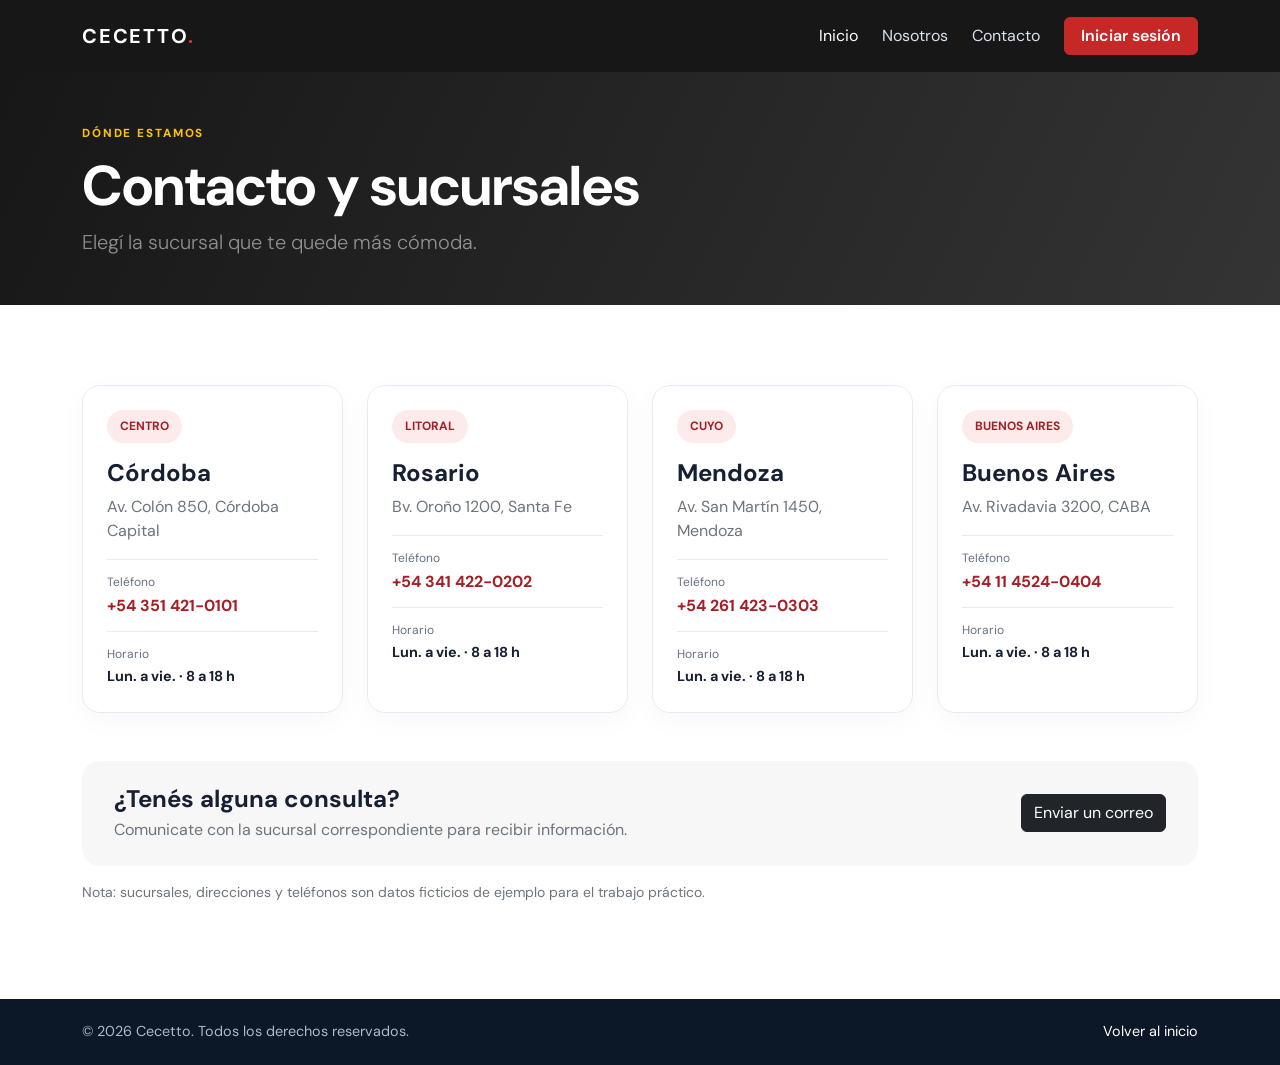
==== cecetto_frontend_rojo_negro/cecetto_frontend/contacto.html @ 1f848602 "Actualizacion de frontend y primera conexion con backend" ====
<!doctype html>
<html lang="es">
<head>
  <meta charset="utf-8"><meta name="viewport" content="width=device-width, initial-scale=1">
  <title>Contacto | Cecetto</title>
  <link href="https://cdn.jsdelivr.net/npm/bootstrap@5.3.3/dist/css/bootstrap.min.css" rel="stylesheet">
  <link rel="stylesheet" href="css/estilos.css">
</head>
<body>
<nav class="navbar navbar-expand-lg navbar-dark navbar-cecetto sticky-top"><div class="container">
  <a class="navbar-brand fw-bold" href="index.html">CECETTO<span class="brand-dot">.</span></a>
  <button class="navbar-toggler" type="button" data-bs-toggle="collapse" data-bs-target="#navMain" aria-controls="navMain" aria-expanded="false" aria-label="Abrir menú"><span class="navbar-toggler-icon"></span></button>
  <div class="collapse navbar-collapse" id="navMain"><ul class="navbar-nav ms-auto align-items-lg-center gap-lg-2">
      <ul class="navbar-nav ms-auto align-items-lg-center gap-lg-2">
    <li class="nav-item">
        <a class="nav-link active" href="index.html">Inicio</a>
    </li>
    <li class="nav-item">
        <a class="nav-link" href="nosotros.html">Nosotros</a>
    </li>
    <li class="nav-item">
        <a class="nav-link" href="contacto.html">Contacto</a>
    </li>
    <li class="nav-item d-none" data-auth="employee">
        <a class="nav-link" href="crud-empleados.html">Empleados</a>
    </li>
    <li class="nav-item d-none" data-auth="employee">
        <a class="nav-link" href="gestion-servicios.html">Servicios</a>
    </li>
    <li class="nav-item ms-lg-2" data-auth="guest">
        <a class="btn btn-warning fw-semibold px-3" href="login.html">
            Iniciar sesión
        </a>
    </li>
    <li class="nav-item ms-lg-2 d-none" data-auth="employee">
        <a class="btn btn-outline-light btn btn-danger fw-semibold px-3" href="#" id="btnCerrarSesion">
            Cerrar sesión
        </a>
    </li>
</ul>
  </ul></div></div></nav>
<header class="page-header"><div class="container py-5"><span class="eyebrow text-warning">DÓNDE ESTAMOS</span><h1 class="display-4 fw-bold text-white mt-2">Contacto y sucursales</h1><p class="lead text-white-50 mb-0">Elegí la sucursal que te quede más cómoda.</p></div></header>
<main class="section-padding"><div class="container"><div class="row g-4">
  <div class="col-md-6 col-lg-3"><article class="branch-card h-100"><span class="branch-tag">CENTRO</span><h2 class="h4 fw-bold mt-3">Córdoba</h2><p class="text-secondary">Av. Colón 850, Córdoba Capital</p><div class="branch-contact"><span>Teléfono</span><a href="tel:+543514210101">+54 351 421-0101</a></div><div class="branch-contact"><span>Horario</span><strong>Lun. a vie. · 8 a 18 h</strong></div></article></div>
  <div class="col-md-6 col-lg-3"><article class="branch-card h-100"><span class="branch-tag">LITORAL</span><h2 class="h4 fw-bold mt-3">Rosario</h2><p class="text-secondary">Bv. Oroño 1200, Santa Fe</p><div class="branch-contact"><span>Teléfono</span><a href="tel:+543414220202">+54 341 422-0202</a></div><div class="branch-contact"><span>Horario</span><strong>Lun. a vie. · 8 a 18 h</strong></div></article></div>
  <div class="col-md-6 col-lg-3"><article class="branch-card h-100"><span class="branch-tag">CUYO</span><h2 class="h4 fw-bold mt-3">Mendoza</h2><p class="text-secondary">Av. San Martín 1450, Mendoza</p><div class="branch-contact"><span>Teléfono</span><a href="tel:+542614230303">+54 261 423-0303</a></div><div class="branch-contact"><span>Horario</span><strong>Lun. a vie. · 8 a 18 h</strong></div></article></div>
  <div class="col-md-6 col-lg-3"><article class="branch-card h-100"><span class="branch-tag">BUENOS AIRES</span><h2 class="h4 fw-bold mt-3">Buenos Aires</h2><p class="text-secondary">Av. Rivadavia 3200, CABA</p><div class="branch-contact"><span>Teléfono</span><a href="tel:+541145240404">+54 11 4524-0404</a></div><div class="branch-contact"><span>Horario</span><strong>Lun. a vie. · 8 a 18 h</strong></div></article></div>
</div><div class="contact-note mt-5"><div><h2 class="h4 fw-bold mb-1">¿Tenés alguna consulta?</h2><p class="text-secondary mb-0">Comunicate con la sucursal correspondiente para recibir información.</p></div><a class="btn btn-dark" href="mailto:info@cecetto.example">Enviar un correo</a></div><p class="small text-secondary mt-3">Nota: sucursales, direcciones y teléfonos son datos ficticios de ejemplo para el trabajo práctico.</p></div></main>
<footer class="site-footer"><div class="container d-flex flex-column flex-md-row justify-content-between gap-2"><span>© 2026 Cecetto. Todos los derechos reservados.</span><a href="index.html">Volver al inicio</a></div></footer>
<script src="https://cdn.jsdelivr.net/npm/bootstrap@5.3.3/dist/js/bootstrap.bundle.min.js"></script>
<script src="JS/navbar.js"></script>
</body></html>
---- cecetto_frontend_rojo_negro/cecetto_frontend/css/estilos.css ----
/* =========================================================
   CECCETTO - ESTILOS GENERALES
   Colores principales: blanco, negro y rojo.
   ========================================================= */

/* Fuente utilizada en todo el sitio */
@import url('https://fonts.googleapis.com/css2?family=DM+Sans:wght@400;500;600;700;800&display=swap');

/* ---------------------------------------------------------
   1. VARIABLES DE COLOR
   Se definen una sola vez para poder cambiar el diseño
   desde este lugar sin tener que buscar cada color.
   --------------------------------------------------------- */
:root {
    --negro: #171717;
    --negro-secundario: #242424;
    --rojo: #c62828;
    --rojo-oscuro: #a51f26;
    --texto: #172033;
    --texto-suave: #667085;
    --borde: #e7ebf1;
    --fondo-rojo-claro: #fdeaea;
}

/* ---------------------------------------------------------
   2. CONFIGURACIÓN GENERAL
   --------------------------------------------------------- */
* {
    box-sizing: border-box;
}

body {
    font-family: 'DM Sans', Arial, sans-serif;
    color: var(--texto);
    background: #ffffff;
}

/* ---------------------------------------------------------
   3. BARRA DE NAVEGACIÓN
   --------------------------------------------------------- */
.navbar-cecetto {
    background: var(--negro);
    padding: 1rem 0;
}

.navbar-brand {
    letter-spacing: .09em;
    font-size: 1.25rem;
}

/* Punto rojo que acompaña al nombre de la marca */
.brand-dot {
    color: #e03131;
}

.navbar .nav-link {
    color: #d9e1ec;
}

.navbar .nav-link:hover,
.navbar .nav-link.active {
    color: #ffffff;
}

/* Adaptamos el botón de Bootstrap para usar el rojo de la marca */
.btn-warning {
    background: var(--rojo);
    border-color: var(--rojo);
    color: #ffffff;
}

.btn-warning:hover {
    background: var(--rojo-oscuro);
    border-color: var(--rojo-oscuro);
    color: #ffffff;
}

/* ---------------------------------------------------------
   4. PORTADA PRINCIPAL (HERO)
   --------------------------------------------------------- */
.hero {
    color: #ffffff;
    background:
        radial-gradient(circle at 85% 20%, #713034 0, transparent 32%),
        linear-gradient(120deg, #171717, #303030);
}

.min-vh-hero {
    min-height: 570px;
}

/* Texto pequeño que aparece arriba de algunos títulos */
.eyebrow {
    font-size: .73rem;
    letter-spacing: .16em;
    font-weight: 800;
    color: var(--rojo);
}

.hero h1 {
    max-width: 720px;
    line-height: 1.05;
    letter-spacing: -.04em;
}

/* Panel destacado que aparece dentro de la portada */
.hero-panel {
    background: rgba(255, 255, 255, .08);
    border: 1px solid rgba(255, 255, 255, .16);
    border-radius: 24px;
    padding: 2.5rem;
    box-shadow: 0 25px 60px #07132655;
}

.battery-icon {
    width: 76px;
    height: 76px;
    border: 3px solid var(--rojo);
    border-radius: 16px;
    color: var(--rojo);
    font-size: 3rem;
    display: grid;
    place-items: center;
    margin-bottom: 2rem;
}

/* ---------------------------------------------------------
   5. SECCIONES Y TÍTULOS
   --------------------------------------------------------- */
.section-padding {
    padding: 5rem 0;
}

.section-title {
    font-size: clamp(2rem, 4vw, 2.7rem);
    font-weight: 800;
    letter-spacing: -.04em;
}

/* ---------------------------------------------------------
   6. TARJETAS
   Estilos compartidos por tarjetas de servicios, información,
   integrantes y sucursales.
   --------------------------------------------------------- */
.feature-card,
.info-card,
.member-card,
.branch-card {
    border: 1px solid var(--borde);
    border-radius: 18px;
    padding: 1.6rem;
    background: #ffffff;
    box-shadow: 0 8px 28px #14213a08;
}

/* Efecto al pasar el mouse por las tarjetas de servicios */
.feature-card {
    transition: transform .2s, box-shadow .2s;
}

.feature-card:hover {
    transform: translateY(-4px);
    box-shadow: 0 15px 35px #14213a12;
}

.feature-symbol {
    width: 48px;
    height: 48px;
    border-radius: 14px;
    background: var(--fondo-rojo-claro);
    color: var(--rojo-oscuro);
    display: grid;
    place-items: center;
    font-size: 1.5rem;
    margin-bottom: 1.5rem;
}

/* ---------------------------------------------------------
   7. FRANJAS OSCURAS Y PIE DE PÁGINA
   --------------------------------------------------------- */
.cta-band {
    background: var(--negro-secundario);
    padding: 3.5rem 0;
}

.site-footer {
    background: #0c1728;
    color: #aeb9c9;
    padding: 1.4rem 0;
    font-size: .9rem;
}

.site-footer a {
    color: #ffffff;
    text-decoration: none;
}

/* ---------------------------------------------------------
   8. ENCABEZADOS DE PÁGINAS INTERNAS
   --------------------------------------------------------- */
.page-header {
    background: linear-gradient(115deg, #171717, #343434);
}

.domain-chip,
.branch-tag {
    display: inline-block;
    border-radius: 30px;
    background: var(--fondo-rojo-claro);
    color: var(--rojo-oscuro);
    padding: .45rem .8rem;
    font-size: .75rem;
    font-weight: 700;
}

/* ---------------------------------------------------------
   9. PÁGINA "NOSOTROS" E INTEGRANTES
   --------------------------------------------------------- */
.member-card {
    display: flex;
    align-items: center;
    gap: 1rem;
    padding: 1.1rem;
}

.member-avatar {
    width: 48px;
    height: 48px;
    border-radius: 50%;
    background: #fce8e8;
    color: var(--rojo-oscuro);
    display: grid;
    place-items: center;
    font-weight: 800;
}

/* Contenedor de la imagen del diagrama de base de datos */
.diagram-frame {
    background: #f7f9fc;
    border: 1px dashed #aab7c9;
    border-radius: 18px;
    padding: 1rem;
    text-align: center;
}

.diagram-frame img {
    width: 100%;
    max-height: 430px;
    object-fit: contain;
}

/* ---------------------------------------------------------
   10. PÁGINA DE CONTACTO Y SUCURSALES
   --------------------------------------------------------- */
.branch-card {
    padding: 1.5rem;
}

.branch-contact {
    border-top: 1px solid var(--borde);
    padding-top: .8rem;
    margin-top: .8rem;
    display: flex;
    flex-direction: column;
    gap: .2rem;
}

.branch-contact span {
    font-size: .75rem;
    color: var(--texto-suave);
}

.branch-contact a {
    color: var(--rojo-oscuro);
    font-weight: 700;
    text-decoration: none;
}

.branch-contact strong {
    font-size: .9rem;
}

.contact-note {
    border-radius: 18px;
    background: #f7f7f7;
    padding: 1.5rem 2rem;
    display: flex;
    justify-content: space-between;
    align-items: center;
    gap: 1rem;
}

/* ---------------------------------------------------------
   11. PÁGINA DE INICIO DE SESIÓN
   --------------------------------------------------------- */
.login-page {
    min-height: 100vh;
    background: linear-gradient(135deg, #f3f6fb, #e9eef6);
}

.login-wrap {
    min-height: calc(100vh - 150px);
    display: grid;
    place-items: center;
    padding-top: 3rem;
    padding-bottom: 3rem;
}

.login-card {
    background: #ffffff;
    border: 1px solid var(--borde);
    border-radius: 24px;
    padding: 2.5rem;
    width: min(100%, 480px);
    box-shadow: 0 25px 70px #13213a14;
}

.login-mark {
    width: 56px;
    height: 56px;
    border-radius: 16px;
    background: var(--negro);
    color: #ffffff;
    display: grid;
    place-items: center;
    font-size: 1.7rem;
    font-weight: 800;
    margin-bottom: 1.5rem;
}

/* Apariencia de los campos de formulario de Bootstrap */
.form-control {
    border-color: #d8dee8;
}

.form-control:focus {
    border-color: #d66;
    box-shadow: 0 0 0 .2rem #c6282820;
}

/* ---------------------------------------------------------
   12. DISEÑO RESPONSIVE
   Estas reglas se aplican en pantallas de celular y tablets
   pequeñas (cuando el ancho es menor a 768 píxeles).
   --------------------------------------------------------- */
@media (max-width: 767px) {
    .min-vh-hero {
        min-height: auto;
        padding-top: 3rem;
        padding-bottom: 3rem;
    }

    .section-padding {
        padding: 3.5rem 0;
    }

    .hero-panel {
        padding: 1.7rem;
    }

    .contact-note {
        align-items: flex-start;
        flex-direction: column;
    }

    .login-card {
        padding: 1.6rem;
    }
}
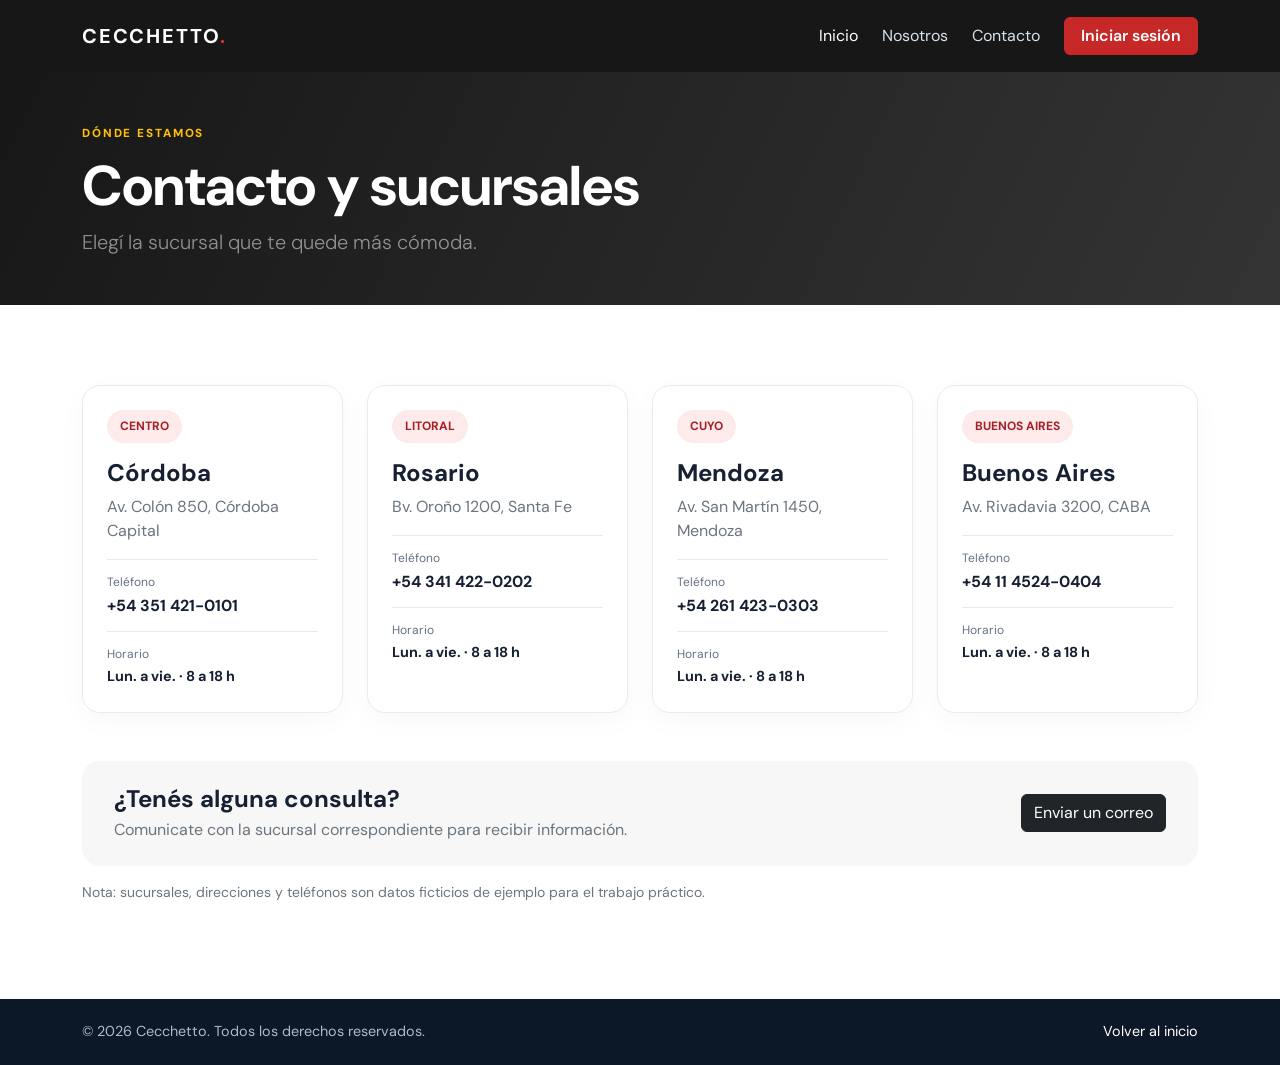
==== commit c51683b4: "Empleados casi terminado" ====
--- a/cecetto_frontend_rojo_negro/cecetto_frontend/contacto.html
+++ b/cecetto_frontend_rojo_negro/cecetto_frontend/contacto.html
@@ -2,13 +2,13 @@
 <html lang="es">
 <head>
   <meta charset="utf-8"><meta name="viewport" content="width=device-width, initial-scale=1">
-  <title>Contacto | Cecetto</title>
+  <title>Contacto | Cecchetto</title>
   <link href="https://cdn.jsdelivr.net/npm/bootstrap@5.3.3/dist/css/bootstrap.min.css" rel="stylesheet">
   <link rel="stylesheet" href="css/estilos.css">
 </head>
 <body>
-<nav class="navbar navbar-expand-lg navbar-dark navbar-cecetto sticky-top"><div class="container">
-  <a class="navbar-brand fw-bold" href="index.html">CECETTO<span class="brand-dot">.</span></a>
+<nav class="navbar navbar-expand-lg navbar-dark navbar-cecchetto sticky-top"><div class="container">
+  <a class="navbar-brand fw-bold" href="index.html">CECCHETTO<span class="brand-dot">.</span></a>
   <button class="navbar-toggler" type="button" data-bs-toggle="collapse" data-bs-target="#navMain" aria-controls="navMain" aria-expanded="false" aria-label="Abrir menú"><span class="navbar-toggler-icon"></span></button>
   <div class="collapse navbar-collapse" id="navMain"><ul class="navbar-nav ms-auto align-items-lg-center gap-lg-2">
       <ul class="navbar-nav ms-auto align-items-lg-center gap-lg-2">
@@ -41,12 +41,12 @@
   </ul></div></div></nav>
 <header class="page-header"><div class="container py-5"><span class="eyebrow text-warning">DÓNDE ESTAMOS</span><h1 class="display-4 fw-bold text-white mt-2">Contacto y sucursales</h1><p class="lead text-white-50 mb-0">Elegí la sucursal que te quede más cómoda.</p></div></header>
 <main class="section-padding"><div class="container"><div class="row g-4">
-  <div class="col-md-6 col-lg-3"><article class="branch-card h-100"><span class="branch-tag">CENTRO</span><h2 class="h4 fw-bold mt-3">Córdoba</h2><p class="text-secondary">Av. Colón 850, Córdoba Capital</p><div class="branch-contact"><span>Teléfono</span><a href="tel:+543514210101">+54 351 421-0101</a></div><div class="branch-contact"><span>Horario</span><strong>Lun. a vie. · 8 a 18 h</strong></div></article></div>
-  <div class="col-md-6 col-lg-3"><article class="branch-card h-100"><span class="branch-tag">LITORAL</span><h2 class="h4 fw-bold mt-3">Rosario</h2><p class="text-secondary">Bv. Oroño 1200, Santa Fe</p><div class="branch-contact"><span>Teléfono</span><a href="tel:+543414220202">+54 341 422-0202</a></div><div class="branch-contact"><span>Horario</span><strong>Lun. a vie. · 8 a 18 h</strong></div></article></div>
-  <div class="col-md-6 col-lg-3"><article class="branch-card h-100"><span class="branch-tag">CUYO</span><h2 class="h4 fw-bold mt-3">Mendoza</h2><p class="text-secondary">Av. San Martín 1450, Mendoza</p><div class="branch-contact"><span>Teléfono</span><a href="tel:+542614230303">+54 261 423-0303</a></div><div class="branch-contact"><span>Horario</span><strong>Lun. a vie. · 8 a 18 h</strong></div></article></div>
-  <div class="col-md-6 col-lg-3"><article class="branch-card h-100"><span class="branch-tag">BUENOS AIRES</span><h2 class="h4 fw-bold mt-3">Buenos Aires</h2><p class="text-secondary">Av. Rivadavia 3200, CABA</p><div class="branch-contact"><span>Teléfono</span><a href="tel:+541145240404">+54 11 4524-0404</a></div><div class="branch-contact"><span>Horario</span><strong>Lun. a vie. · 8 a 18 h</strong></div></article></div>
-</div><div class="contact-note mt-5"><div><h2 class="h4 fw-bold mb-1">¿Tenés alguna consulta?</h2><p class="text-secondary mb-0">Comunicate con la sucursal correspondiente para recibir información.</p></div><a class="btn btn-dark" href="mailto:info@cecetto.example">Enviar un correo</a></div><p class="small text-secondary mt-3">Nota: sucursales, direcciones y teléfonos son datos ficticios de ejemplo para el trabajo práctico.</p></div></main>
-<footer class="site-footer"><div class="container d-flex flex-column flex-md-row justify-content-between gap-2"><span>© 2026 Cecetto. Todos los derechos reservados.</span><a href="index.html">Volver al inicio</a></div></footer>
+  <div class="col-md-6 col-lg-3"><article class="branch-card h-100"><span class="branch-tag">CENTRO</span><h2 class="h4 fw-bold mt-3">Córdoba</h2><p class="text-secondary">Av. Colón 850, Córdoba Capital</p><div class="branch-contact"><span>Teléfono</span><a> +54 351 421-0101</a></div><div class="branch-contact"><span>Horario</span><strong>Lun. a vie. · 8 a 18 h</strong></div></article></div>
+  <div class="col-md-6 col-lg-3"><article class="branch-card h-100"><span class="branch-tag">LITORAL</span><h2 class="h4 fw-bold mt-3">Rosario</h2><p class="text-secondary">Bv. Oroño 1200, Santa Fe</p><div class="branch-contact"><span>Teléfono</span><a>+54 341 422-0202</a></div><div class="branch-contact"><span>Horario</span><strong>Lun. a vie. · 8 a 18 h</strong></div></article></div>
+  <div class="col-md-6 col-lg-3"><article class="branch-card h-100"><span class="branch-tag">CUYO</span><h2 class="h4 fw-bold mt-3">Mendoza</h2><p class="text-secondary">Av. San Martín 1450, Mendoza</p><div class="branch-contact"><span>Teléfono</span><a>+54 261 423-0303</a></div><div class="branch-contact"><span>Horario</span><strong>Lun. a vie. · 8 a 18 h</strong></div></article></div>
+  <div class="col-md-6 col-lg-3"><article class="branch-card h-100"><span class="branch-tag">BUENOS AIRES</span><h2 class="h4 fw-bold mt-3">Buenos Aires</h2><p class="text-secondary">Av. Rivadavia 3200, CABA</p><div class="branch-contact"><span>Teléfono</span><a>+54 11 4524-0404</a></div><div class="branch-contact"><span>Horario</span><strong>Lun. a vie. · 8 a 18 h</strong></div></article></div>
+</div><div class="contact-note mt-5"><div><h2 class="h4 fw-bold mb-1">¿Tenés alguna consulta?</h2><p class="text-secondary mb-0">Comunicate con la sucursal correspondiente para recibir información.</p></div><a class="btn btn-dark" href="mailto:info@cecchetto.example">Enviar un correo</a></div><p class="small text-secondary mt-3">Nota: sucursales, direcciones y teléfonos son datos ficticios de ejemplo para el trabajo práctico.</p></div></main>
+<footer class="site-footer"><div class="container d-flex flex-column flex-md-row justify-content-between gap-2"><span>© 2026 Cecchetto. Todos los derechos reservados.</span><a href="index.html">Volver al inicio</a></div></footer>
 <script src="https://cdn.jsdelivr.net/npm/bootstrap@5.3.3/dist/js/bootstrap.bundle.min.js"></script>
 <script src="JS/navbar.js"></script>
 </body></html>
--- a/cecetto_frontend_rojo_negro/cecetto_frontend/css/estilos.css
+++ b/cecetto_frontend_rojo_negro/cecetto_frontend/css/estilos.css
@@ -38,7 +38,7 @@
 /* ---------------------------------------------------------
    3. BARRA DE NAVEGACIÓN
    --------------------------------------------------------- */
-.navbar-cecetto {
+.navbar-cecchetto {
     background: var(--negro);
     padding: 1rem 0;
 }
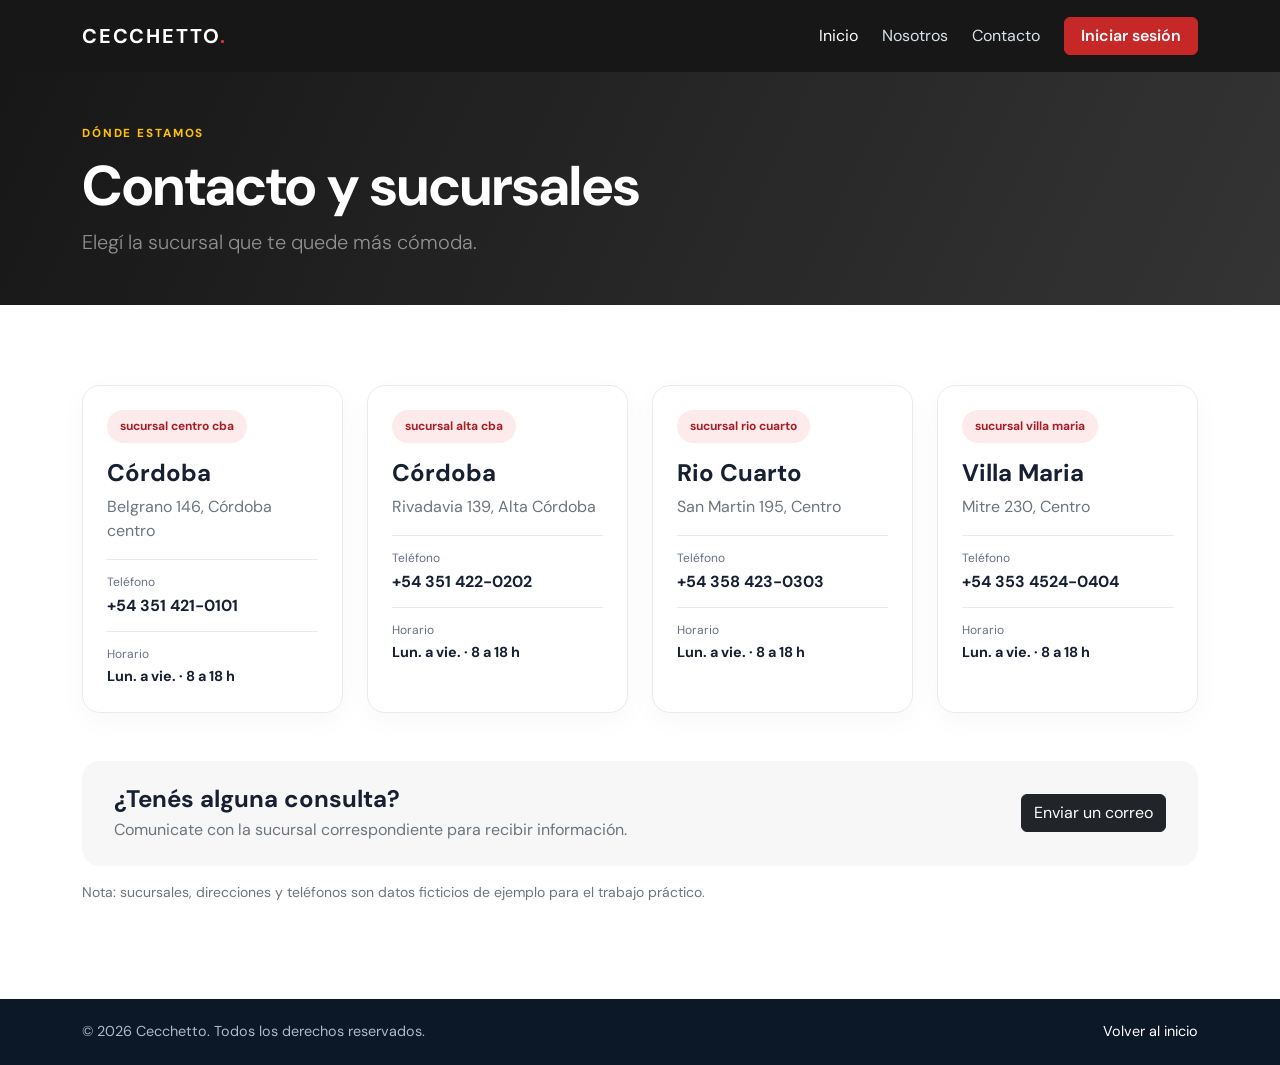
==== commit b43a4dc0: "Actualizacion de contenido Front" ====
--- a/cecetto_frontend_rojo_negro/cecetto_frontend/contacto.html
+++ b/cecetto_frontend_rojo_negro/cecetto_frontend/contacto.html
@@ -7,11 +7,12 @@
   <link rel="stylesheet" href="css/estilos.css">
 </head>
 <body>
-<nav class="navbar navbar-expand-lg navbar-dark navbar-cecchetto sticky-top"><div class="container">
-  <a class="navbar-brand fw-bold" href="index.html">CECCHETTO<span class="brand-dot">.</span></a>
-  <button class="navbar-toggler" type="button" data-bs-toggle="collapse" data-bs-target="#navMain" aria-controls="navMain" aria-expanded="false" aria-label="Abrir menú"><span class="navbar-toggler-icon"></span></button>
-  <div class="collapse navbar-collapse" id="navMain"><ul class="navbar-nav ms-auto align-items-lg-center gap-lg-2">
-      <ul class="navbar-nav ms-auto align-items-lg-center gap-lg-2">
+<nav class="navbar navbar-expand-lg navbar-dark navbar-cecchetto sticky-top">
+  <div class="container">
+    <a class="navbar-brand fw-bold" href="index.html">CECCHETTO<span class="brand-dot">.</span></a>
+    <button class="navbar-toggler" type="button" data-bs-toggle="collapse" data-bs-target="#navMain" aria-controls="navMain" aria-expanded="false" aria-label="Abrir menú"><span class="navbar-toggler-icon"></span></button>
+    <div class="collapse navbar-collapse" id="navMain">
+  <ul class="navbar-nav ms-auto align-items-lg-center gap-lg-2">
     <li class="nav-item">
         <a class="nav-link active" href="index.html">Inicio</a>
     </li>
@@ -21,9 +22,10 @@
     <li class="nav-item">
         <a class="nav-link" href="contacto.html">Contacto</a>
     </li>
-    <li class="nav-item d-none" data-auth="employee">
-        <a class="nav-link" href="crud-empleados.html">Empleados</a>
-    </li>
+    <!-- Opciones exclusivas para empleados -->
+   <li class="nav-item d-none" data-auth="employee-admin">
+    <a class="nav-link" href="crud-empleados.html">Empleados</a>
+</li>
     <li class="nav-item d-none" data-auth="employee">
         <a class="nav-link" href="gestion-servicios.html">Servicios</a>
     </li>
@@ -38,13 +40,15 @@
         </a>
     </li>
 </ul>
-  </ul></div></div></nav>
+    </div>
+  </div>
+</nav>
 <header class="page-header"><div class="container py-5"><span class="eyebrow text-warning">DÓNDE ESTAMOS</span><h1 class="display-4 fw-bold text-white mt-2">Contacto y sucursales</h1><p class="lead text-white-50 mb-0">Elegí la sucursal que te quede más cómoda.</p></div></header>
 <main class="section-padding"><div class="container"><div class="row g-4">
-  <div class="col-md-6 col-lg-3"><article class="branch-card h-100"><span class="branch-tag">CENTRO</span><h2 class="h4 fw-bold mt-3">Córdoba</h2><p class="text-secondary">Av. Colón 850, Córdoba Capital</p><div class="branch-contact"><span>Teléfono</span><a> +54 351 421-0101</a></div><div class="branch-contact"><span>Horario</span><strong>Lun. a vie. · 8 a 18 h</strong></div></article></div>
-  <div class="col-md-6 col-lg-3"><article class="branch-card h-100"><span class="branch-tag">LITORAL</span><h2 class="h4 fw-bold mt-3">Rosario</h2><p class="text-secondary">Bv. Oroño 1200, Santa Fe</p><div class="branch-contact"><span>Teléfono</span><a>+54 341 422-0202</a></div><div class="branch-contact"><span>Horario</span><strong>Lun. a vie. · 8 a 18 h</strong></div></article></div>
-  <div class="col-md-6 col-lg-3"><article class="branch-card h-100"><span class="branch-tag">CUYO</span><h2 class="h4 fw-bold mt-3">Mendoza</h2><p class="text-secondary">Av. San Martín 1450, Mendoza</p><div class="branch-contact"><span>Teléfono</span><a>+54 261 423-0303</a></div><div class="branch-contact"><span>Horario</span><strong>Lun. a vie. · 8 a 18 h</strong></div></article></div>
-  <div class="col-md-6 col-lg-3"><article class="branch-card h-100"><span class="branch-tag">BUENOS AIRES</span><h2 class="h4 fw-bold mt-3">Buenos Aires</h2><p class="text-secondary">Av. Rivadavia 3200, CABA</p><div class="branch-contact"><span>Teléfono</span><a>+54 11 4524-0404</a></div><div class="branch-contact"><span>Horario</span><strong>Lun. a vie. · 8 a 18 h</strong></div></article></div>
+  <div class="col-md-6 col-lg-3"><article class="branch-card h-100"><span class="branch-tag">sucursal centro cba</span><h2 class="h4 fw-bold mt-3">Córdoba</h2><p class="text-secondary">Belgrano 146, Córdoba centro</p><div class="branch-contact"><span>Teléfono</span><a> +54 351 421-0101</a></div><div class="branch-contact"><span>Horario</span><strong>Lun. a vie. · 8 a 18 h</strong></div></article></div>
+  <div class="col-md-6 col-lg-3"><article class="branch-card h-100"><span class="branch-tag">sucursal alta cba</span><h2 class="h4 fw-bold mt-3">Córdoba</h2><p class="text-secondary">Rivadavia 139, Alta Córdoba</p><div class="branch-contact"><span>Teléfono</span><a>+54 351 422-0202</a></div><div class="branch-contact"><span>Horario</span><strong>Lun. a vie. · 8 a 18 h</strong></div></article></div>
+  <div class="col-md-6 col-lg-3"><article class="branch-card h-100"><span class="branch-tag">sucursal rio cuarto</span><h2 class="h4 fw-bold mt-3">Rio Cuarto</h2><p class="text-secondary">San Martin 195, Centro</p><div class="branch-contact"><span>Teléfono</span><a>+54 358 423-0303</a></div><div class="branch-contact"><span>Horario</span><strong>Lun. a vie. · 8 a 18 h</strong></div></article></div>
+  <div class="col-md-6 col-lg-3"><article class="branch-card h-100"><span class="branch-tag">sucursal villa maria</span><h2 class="h4 fw-bold mt-3">Villa Maria</h2><p class="text-secondary">Mitre 230, Centro</p><div class="branch-contact"><span>Teléfono</span><a>+54 353 4524-0404</a></div><div class="branch-contact"><span>Horario</span><strong>Lun. a vie. · 8 a 18 h</strong></div></article></div>
 </div><div class="contact-note mt-5"><div><h2 class="h4 fw-bold mb-1">¿Tenés alguna consulta?</h2><p class="text-secondary mb-0">Comunicate con la sucursal correspondiente para recibir información.</p></div><a class="btn btn-dark" href="mailto:info@cecchetto.example">Enviar un correo</a></div><p class="small text-secondary mt-3">Nota: sucursales, direcciones y teléfonos son datos ficticios de ejemplo para el trabajo práctico.</p></div></main>
 <footer class="site-footer"><div class="container d-flex flex-column flex-md-row justify-content-between gap-2"><span>© 2026 Cecchetto. Todos los derechos reservados.</span><a href="index.html">Volver al inicio</a></div></footer>
 <script src="https://cdn.jsdelivr.net/npm/bootstrap@5.3.3/dist/js/bootstrap.bundle.min.js"></script>
